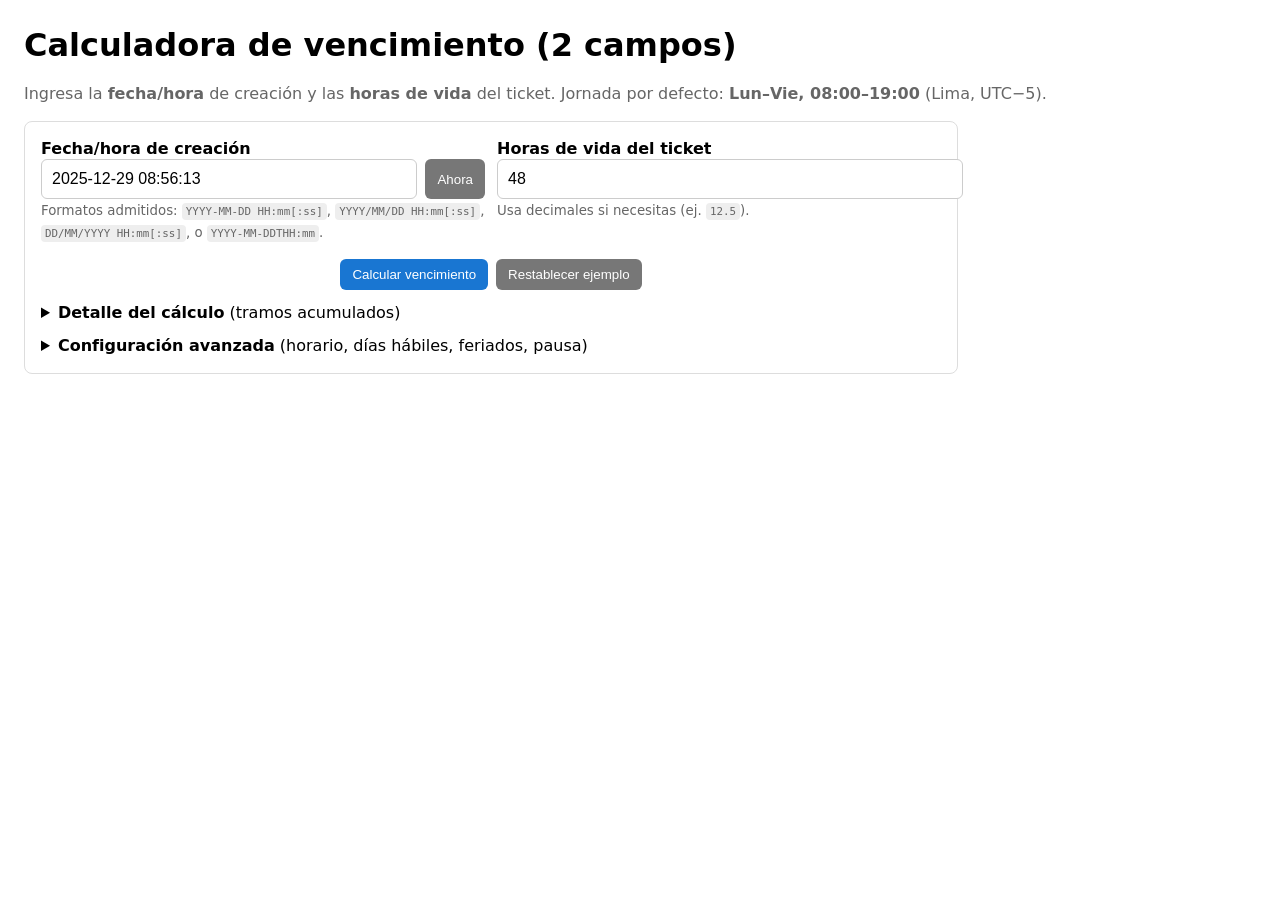
==== index.html @ c2293122 "Update and rename indeu.html to index.html" ====
<!DOCTYPE html>
<html lang="es">
<head>
  <meta charset="utf-8"/>
  <meta name="viewport" content="width=device-width,initial-scale=1"/>
  <title>Calculadora de vencimiento</title>
  <style>
    /* Estilos mínimos; puedes reemplazar por tu styles.css si prefieres */
    :root { color-scheme: light dark; }
    body { font-family: system-ui, -apple-system, Segoe UI, Roboto, sans-serif; margin: 24px; line-height: 1.35; }
    h1 { margin-bottom: 8px; }
    .muted { color:#666; }
    .card { padding:16px; border:1px solid #ddd; border-radius:8px; max-width:900px; }
    .row { display:grid; grid-template-columns:1fr 1fr; gap:12px; }
    @media (max-width:768px){ .row { grid-template-columns:1fr; } }
    input, textarea, select { width:100%; padding:10px; font-size:1rem; border:1px solid #ccc; border-radius:6px; }
    input:focus, textarea:focus, select:focus { outline: 2px solid #1976d2; border-color:#1976d2; }
    .btn { padding:8px 12px; border:0; border-radius:6px; background:#1976d2; color:#fff; cursor:pointer; }
    .btn.secondary { background:#777; }
    .result { background:#f6f8fa; border:1px solid #e0e0e0; padding:12px; border-radius:6px; margin-top:12px; }
    details { margin-top:12px; }
    .tools { display:flex; gap:8px; justify-content:flex-end; margin-top:8px; }
    .error { color:#b00020; }
    code { background:#eee; padding: 2px 4px; border-radius: 4px; }
  </style>
</head>
<body>
  <h1>Calculadora de vencimiento (2 campos)</h1>
  <p class="muted">
    Ingresa la <b>fecha/hora</b> de creación y las <b>horas de vida</b> del ticket. Jornada por defecto: <b>Lun–Vie, 08:00–19:00</b> (Lima, UTC−5).
  </p>

  <div class="card" role="region" aria-label="Calculadora de vencimiento">
    <!-- 1) Entradas principales -->
    <div class="row">
      <div>
        <label for="dt"><b>Fecha/hora de creación</b></label>
        <div style="display:flex; gap:8px;">
          <input id="dt" type="text" placeholder="Ej: 2025-12-29 08:56:13" aria-describedby="dtHelp" style="flex:1;">
          <!-- Botón NUEVO: Ahora (Lima) -->
          <button id="nowBtn" type="button" class="btn secondary" title="Usar ahora (Lima)">Ahora</button>
        </div>
        <small id="dtHelp" class="muted">
          Formatos admitidos: <code>YYYY-MM-DD HH:mm[:ss]</code>, <code>YYYY/MM/DD HH:mm[:ss]</code>, <code>DD/MM/YYYY HH:mm[:ss]</code>, o <code>YYYY-MM-DDTHH:mm</code>.
        </small>
      </div>
      <div>
        <label for="hours"><b>Horas de vida del ticket</b></label>
        <input id="hours" type="number" min="0" step="0.25" placeholder="48" aria-describedby="hHelp">
        <small id="hHelp" class="muted">Usa decimales si necesitas (ej. <code>12.5</code>).</small>
      </div>
    </div>

    <!-- 2) Acciones -->
    <div style="margin-top:16px; display:flex; gap:8px; justify-content:center;">
      <button id="calcBtn" class="btn">Calcular vencimiento</button>
      <button id="resetBtn" class="btn secondary">Restablecer ejemplo</button>
    </div>

    <!-- 3) Resultado -->
    <div id="result" class="result" style="display:none;" aria-live="polite"></div>
    <div id="tools" class="tools" style="display:none;">
      <button id="copyBtn" class="btn secondary">Copiar</button>
    </div>

    <!-- 4) Detalle del cálculo -->
    <details>
      <summary><b>Detalle del cálculo</b> (tramos acumulados)</summary>
      <pre id="debugLog"></pre>
    </details>

    <!-- 5) Configuración avanzada -->
    <details>
      <summary><b>Configuración avanzada</b> (horario, días hábiles, feriados, pausa)</summary>
      <div class="row" style="margin-top:8px;">
        <div>
          <label for="workStart">Inicio de jornada</label>
          <input id="workStart" type="time" value="08:00">
        </div>
        <div>
          <label for="workEnd">Fin de jornada</label>
          <input id="workEnd" type="time" value="19:00">
        </div>
        <div>
          <label>Días hábiles</label><br/>
          <small class="muted">Lun–Vie por defecto; incluye Sáb/Dom si aplica.</small>
          <div style="display:flex; gap:8px; margin-top:6px;">
            <label><input type="checkbox" class="wd" value="1" checked> Lun</label>
            <label><input type="checkbox" class="wd" value="2" checked> Mar</label>
            <label><input type="checkbox" class="wd" value="3" checked> Mié</label>
            <label><input type="checkbox" class="wd" value="4" checked> Jue</label>
            <label><input type="checkbox" class="wd" value="5" checked> Vie</label>
            <label><input type="checkbox" class="wd" value="6"> Sáb</label>
            <label><input type="checkbox" class="wd" value="0"> Dom</label>
          </div>
        </div>
        <div>
          <label><input type="checkbox" id="useBreak"> Considerar pausa (ej. 13:00–14:00)</label>
          <div class="row" style="margin-top:6px;">
            <div>
              <label for="breakStart">Inicio de pausa</label>
              <input id="breakStart" type="time" value="13:00">
            </div>
            <div>
              <label for="breakEnd">Fin de pausa</label>
              <input id="breakEnd" type="time" value="14:00">
            </div>
          </div>
        </div>
        <div style="grid-column:1 / -1;">
          <label for="holidays">Feriados (YYYY-MM-DD, uno por línea)</label>
          <textarea id="holidays" rows="6" placeholder="2026-01-01&#10;2025-12-25"></textarea>
        </div>
      </div>
    </details>
  </div>

  <script>
    // ====== Utilidades de fecha/hora ======
    const pad2 = (n)=> String(n).padStart(2,'0');
    const fmtYMDHMS = (d)=> `${d.getFullYear()}-${pad2(d.getMonth()+1)}-${pad2(d.getDate())} ${pad2(d.getHours())}:${pad2(d.getMinutes())}:${pad2(d.getSeconds())}`;
    const fmtPeru   = (d)=> `${pad2(d.getDate())}/${pad2(d.getMonth()+1)}/${d.getFullYear()} ${pad2(d.getHours())}:${pad2(d.getMinutes())}`;
    const timeToMinutes = (t)=> { const [h,m] = t.split(':').map(Number); return h*60 + m; };

    // ====== Parser robusto (acepta varios formatos) ======
    // "YYYY-MM-DD HH:mm[:ss]", "YYYY/MM/DD HH:mm[:ss]", "DD/MM/YYYY HH:mm[:ss]", y "YYYY-MM-DDTHH:mm"
    function parseFlexibleDateTime(input) {
      if (!input) return null;

      // Normaliza espacios (incluye non-breaking space) y colapsa múltiples
      let s = String(input)
        .replace(/\u00A0/g, ' ')
        .replace(/\s+/g, ' ')
        .trim();

      // 1) ISO/espacio: YYYY-MM-DD[ T]HH:mm[:ss]
      let m = s.match(/^(\d{4})-(\d{2})-(\d{2})T\s:(\d{2})(?::(\d{2}))?/);
      if (m) {
        const Y = +m[1], M = +m[2] - 1, D = +m[3], h = +m[4], mm = +m[5], ss = +(m[6] || 0);
        return new Date(Y, M, D, h, mm, ss, 0);
      }

      // 2) YYYY/MM/DD HH:mm[:ss] o YYYY-MM-DD HH:mm[:ss]
      m = s.match(/^(\d{4})\/-\/-\s+(\d{2}):(\d{2})(?::(\d{2}))?/);
      if (m) {
        const Y = +m[1], M = +m[2] - 1, D = +m[3], h = +m[4], mm = +m[5], ss = +(m[6] || 0);
        return new Date(Y, M, D, h, mm, ss, 0);
      }

      // 3) DD/MM/YYYY HH:mm[:ss]
      m = s.match(/^(\d{2})\/(\d{2})\/(\d{4})\s+(\d{2}):(\d{2})(?::(\d{2}))?/);
      if (m) {
        const D = +m[1], M = +m[2] - 1, Y = +m[3], h = +m[4], mm = +m[5], ss = +(m[6] || 0);
        return new Date(Y, M, D, h, mm, ss, 0);
      }

      // 4) Fallback exacto: "YYYY-MM-DD HH:mm:ss"
      if (/^\d{4}-\d{2}-\d{2}\s+\d{2}:\d{2}:\d{2}$/.test(s)) {
        const [datePart, timePart] = s.split(' ');
        const [Y, M, D] = datePart.split('-').map(Number);
        const [h, mm, ss] = timePart.split(':').map(Number);
        return new Date(Y, M - 1, D, h, mm, ss, 0);
      }

      return null;
    }

    // ====== “Ahora” en Lima (America/Lima) ======
    function nowInTimeZoneComponents(tz = 'America/Lima') {
      const fmt = new Intl.DateTimeFormat('es-PE', {
        timeZone: tz,
        year: 'numeric',
        month: '2-digit',
        day: '2-digit',
        hour: '2-digit',
        minute: '2-digit',
        second: '2-digit',
        hour12: false
      });
      const parts = fmt.formatToParts(new Date());
      const get = (type) => parts.find(p => p.type === type)?.value;
      const Y = get('year');
      const M = get('month');
      const D = get('day');
      const h = get('hour');
      const m = get('minute');
      const s = get('second');
      return { Y, M, D, h, m, s };
    }
    function formatYMDHMS({ Y, M, D, h, m, s }) {
      return `${Y}-${M}-${D} ${h}:${m}:${s}`;
    }

    // ====== Calendario laboral ======
    function isWorkingDay(date, workDaysSet, holidaysSet) {
      const dow = date.getDay(); // 0=Dom, 1=Lun...
      const ymd = `${date.getFullYear()}-${pad2(date.getMonth()+1)}-${pad2(date.getDate())}`;
      if (!workDaysSet.has(dow)) return false;
      if (holidaysSet.has(ymd)) return false;
      return true;
    }
    function advanceToNextWorkingDay(date, workDaysSet, holidaysSet) {
      while (!isWorkingDay(date, workDaysSet, holidaysSet)) date.setDate(date.getDate()+1);
    }
    function clampToWorkWindow(date, wsMin, weMin, workDaysSet, holidaysSet) {
      const minutes = date.getHours()*60 + date.getMinutes();
      if (!isWorkingDay(date, workDaysSet, holidaysSet) || minutes < wsMin || minutes >= weMin) {
        do { date.setDate(date.getDate() + (!isWorkingDay(date, workDaysSet, holidaysSet) || minutes >= weMin ? 1 : 0)); }
        while (!isWorkingDay(date, workDaysSet, holidaysSet));
        date.setHours(Math.floor(wsMin/60), wsMin%60, 0, 0);
      }
    }

    // Pausa opcional por segmentos
    function getDaySegments(wsMin, weMin, useBreak, bStartMin, bEndMin) {
      if (!useBreak) return [[wsMin, weMin]];
      const bStart = Math.max(wsMin, Math.min(bStartMin, weMin));
      const bEnd   = Math.max(wsMin, Math.min(bEndMin, weMin));
      if (bEnd <= bStart) return [[wsMin, weMin]];
      const segs = [];
      if (bStart > wsMin) segs.push([wsMin, bStart]);
      if (bEnd < weMin) segs.push([bEnd, weMin]);
      return segs.length ? segs : [[wsMin, weMin]];
    }
    function findSegment(segs, minutesNow) {
      for (let i=0;i<segs.length;i++){
        const [s,e] = segs[i];
        if (minutesNow < e) return [i, Math.max(minutesNow, s)];
      }
      return [-1,null];
    }

    // Suma de horas laborales
    function addWorkingHours(startDate, hoursToAdd, workStart, workEnd, workDaysArray, holidaysArray, useBreak, breakStart, breakEnd, debug=false) {
      const debugLines = [];
      const wsMin = timeToMinutes(workStart);
      const weMin = timeToMinutes(workEnd);
      const bStartMin = timeToMinutes(breakStart);
      const bEndMin   = timeToMinutes(breakEnd);
      if (weMin <= wsMin) throw new Error("Fin de jornada debe ser posterior al inicio.");
      if (hoursToAdd < 0) throw new Error("Las horas a sumar deben ser ≥ 0.");
      if (!workDaysArray.length) throw new Error("Selecciona al menos un día hábil.");

      const workDaysSet = new Set(workDaysArray.map(Number));
      const holidaysSet = new Set(holidaysArray.map(s=>s.trim()).filter(Boolean));

      const current = new Date(startDate.getTime());
      advanceToNextWorkingDay(current, workDaysSet, holidaysSet);
      clampToWorkWindow(current, wsMin, weMin, workDaysSet, holidaysSet);

      let remaining = Math.round(hoursToAdd * 60);

      while (remaining > 0) {
        if (!isWorkingDay(current, workDaysSet, holidaysSet)) {
          debug && debugLines.push(`No hábil/feriado: ${fmtYMDHMS(current)} → se avanza`);
          advanceToNextWorkingDay(current, workDaysSet, holidaysSet);
          current.setHours(Math.floor(wsMin/60), wsMin%60, 0, 0);
          continue;
        }
        const minutesNow = current.getHours()*60 + current.getMinutes();
        const segsBase = getDaySegments(wsMin, weMin, useBreak, bStartMin, bEndMin);
        const [segIndex, startInSeg] = findSegment(segsBase, minutesNow);

        if (segIndex === -1) {
          current.setDate(current.getDate()+1);
          advanceToNextWorkingDay(current, workDaysSet, holidaysSet);
          current.setHours(Math.floor(wsMin/60), wsMin%60, 0, 0);
          continue;
        }

        const [segStart, segEnd] = segsBase[segIndex];
        const avail = segEnd - startInSeg;
        const chunk = Math.min(remaining, avail);

        const before = new Date(current.getTime());
        current.setHours(Math.floor(startInSeg/60), startInSeg%60, 0, 0);
        current.setMinutes(current.getMinutes() + chunk);
        remaining -= chunk;
        debug && debugLines.push(`+${chunk} min: ${fmtYMDHMS(before)} → ${fmtYMDHMS(current)} (restan ${remaining} min)`);

        if (remaining > 0 && (current.getHours()*60 + current.getMinutes()) >= segEnd) {
          const nextSegIndex = segIndex + 1;
          if (nextSegIndex < segsBase.length) {
            const [nsStart] = segsBase[nextSegIndex];
            current.setHours(Math.floor(nsStart/60), nsStart%60, 0, 0);
          } else {
            current.setDate(current.getDate()+1);
            advanceToNextWorkingDay(current, workDaysSet, holidaysSet);
            current.setHours(Math.floor(wsMin/60), wsMin%60, 0, 0);
          }
        }
      }
      return { end: current, debug: debugLines.join('\n') };
    }

    // ====== UI ======
    const dtEl      = document.getElementById('dt');
    const hoursEl   = document.getElementById('hours');
    const calcBtn   = document.getElementById('calcBtn');
    const resetBtn  = document.getElementById('resetBtn');
    const nowBtn    = document.getElementById('nowBtn');
    const resultEl  = document.getElementById('result');
    const toolsEl   = document.getElementById('tools');
    const debugEl   = document.getElementById('debugLog');

    const workStartEl = document.getElementById('workStart');
    const workEndEl   = document.getElementById('workEnd');
    const holidaysEl  = document.getElementById('holidays');
    const useBreakEl  = document.getElementById('useBreak');
    const breakStartEl= document.getElementById('breakStart');
    const breakEndEl  = document.getElementById('breakEnd');
    const wdChecks    = Array.from(document.querySelectorAll('.wd'));

    function getSelectedWorkDays(){ return wdChecks.filter(c => c.checked).map(c => Number(c.value)); }
    function parseHolidaysTextarea(){ return holidaysEl.value.split('\n').map(s => s.trim()).filter(Boolean); }

    function calculate() {
      try {
        // Normaliza posibles caracteres invisibles en la fecha
        const dateStr = (dtEl.value || '').replace(/\u00A0/g, ' ').trim();
        const hoursStr = (hoursEl.value || '').trim();

        const startDate = parseFlexibleDateTime(dateStr);
        if (!startDate) throw new Error("Fecha/hora inválida. Usa, por ejemplo: 2025-12-29 08:56:13");

        const hours = parseFloat(hoursStr);
        if (!Number.isFinite(hours) || hours < 0) throw new Error("Horas inválidas. Ingresa un número ≥ 0.");

        const workStart = workStartEl.value || "08:00";
        const workEnd   = workEndEl.value   || "19:00";
        const workDays  = getSelectedWorkDays();
        const holidays  = parseHolidaysTextarea();
        const useBreak  = !!useBreakEl.checked;
        const breakStart= breakStartEl.value || "13:00";
        const breakEnd  = breakEndEl.value   || "14:00";

        const { end, debug } = addWorkingHours(
          startDate, hours, workStart, workEnd, workDays, holidays, useBreak, breakStart, breakEnd, true
        );

        resultEl.style.display = 'block';
        toolsEl.style.display = 'flex';
        resultEl.innerHTML = `
          <div><b>Vence:</b> ${fmtPeru(end)} <small>(${fmtYMDHMS(end)})</small></div>
          <div><small>Inicio: ${fmtPeru(startDate)} | Horas: ${hours}</small></div>
          <div><small>Config: ${workStart}–${workEnd}${useBreak ? ` (pausa ${breakStart}–${breakEnd})` : ''}, días hábiles: ${workDays.join(', ') || '(ninguno)'}, feriados: ${holidays.length}</small></div>
        `;
        debugEl.textContent = debug;
      } catch (err) {
        resultEl.style.display = 'block';
        toolsEl.style.display = 'none';
        resultEl.innerHTML = `<span class="error"><b>Error:</b> ${err.message}</span>`;
        debugEl.textContent = '';
      }
    }

    async function copyResult() {
      const text = resultEl.textContent.trim();
      try { await navigator.clipboard.writeText(text); this.textContent='Copiado ✓'; setTimeout(()=> this.textContent='Copiar', 1200); } catch {}
    }

    function resetExample() {
      dtEl.value    = "2025-12-29 08:56:13";
      hoursEl.value = "48";
      holidaysEl.value = [
        // Ajusta a tu calendario corporativo/país
        "2026-01-01","2025-12-25","2025-12-08","2025-11-01","2025-10-08",
        "2025-08-30","2025-07-29","2025-07-28","2025-06-29","2025-05-01",
        "2025-04-18","2025-04-17","2025-01-01"
      ].join('\n');
      wdChecks.forEach(c => c.checked = ['1','2','3','4','5'].includes(c.value)); // Lun–Vie
      useBreakEl.checked = false; // desactivado por defecto (actívalo si quieres contar pausa)
      resultEl.style.display = 'none';
      toolsEl.style.display  = 'none';
      debugEl.textContent = '';
    }

    // ====== Botón “Ahora” (Lima) ======
    function setNowLimaAndMaybeCalculate(autoCalc = true) {
      const comps = nowInTimeZoneComponents('America/Lima');
      const stamp = formatYMDHMS(comps);
      dtEl.value = stamp;
      if (autoCalc) {
        if (!hoursEl.value || !hoursEl.value.trim()) hoursEl.value = '48';
        calculate();
      }
    }

    document.getElementById('copyBtn').addEventListener('click', copyResult);
    calcBtn.addEventListener('click', calculate);
    resetBtn.addEventListener('click', resetExample);
    nowBtn.addEventListener('click', () => setNowLimaAndMaybeCalculate(true));

    // Inicializa ejemplo
    resetExample();
  </script>
</body>
</html>
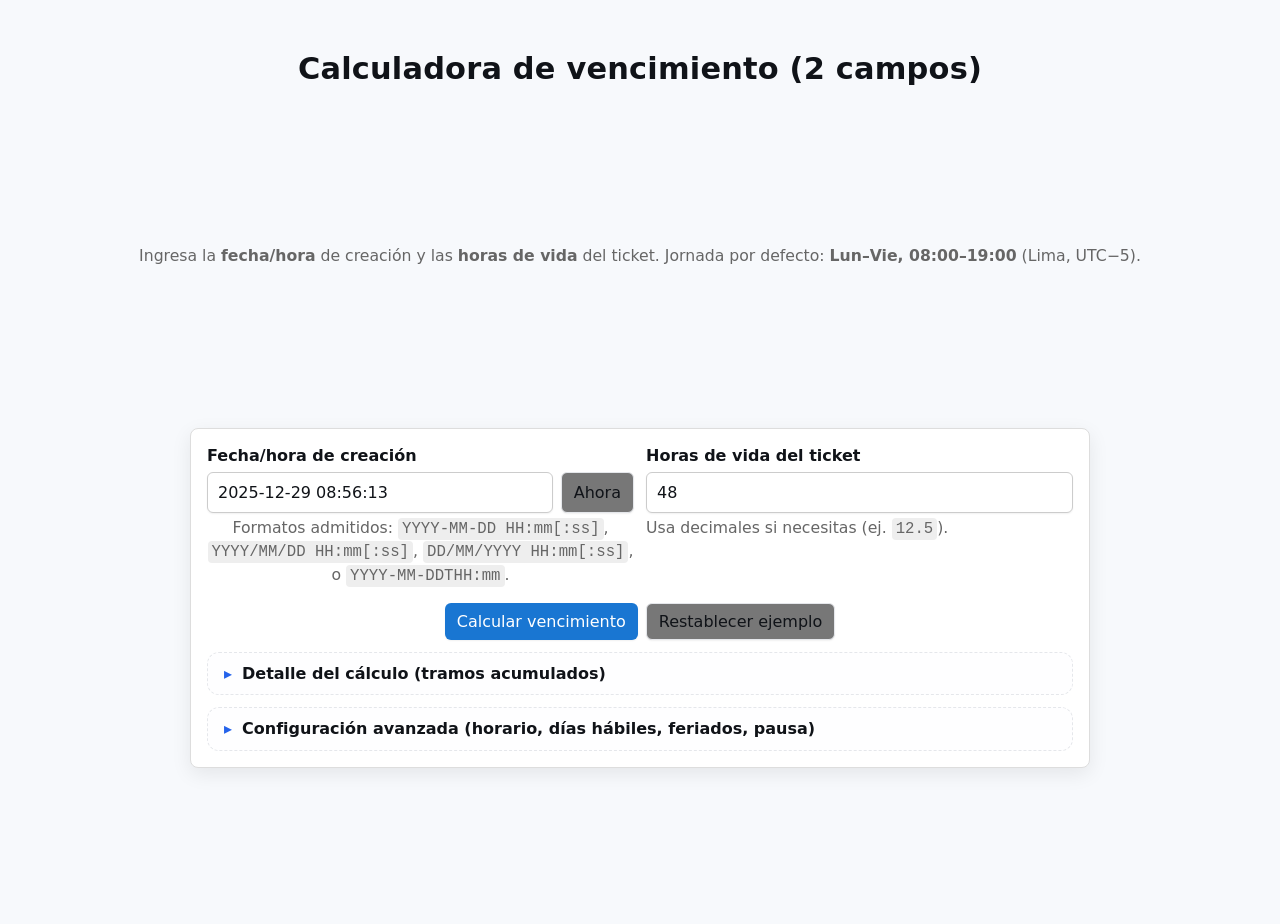
==== commit 755a9385: "css adding css" ====
--- a/index.html
+++ b/index.html
@@ -5,6 +5,7 @@
   <meta charset="utf-8"/>
   <meta name="viewport" content="width=device-width,initial-scale=1"/>
   <title>Calculadora de vencimiento</title>
+  <link rel="stylesheet" href="styles.css">
   <style>
     /* Estilos mínimos; puedes reemplazar por tu styles.css si prefieres */
     :root { color-scheme: light dark; }
@@ -397,3 +398,4 @@
   </script>
 </body>
 </html>
+
--- a/styles.css
+++ b/styles.css
@@ -0,0 +1,276 @@
+
+/* ===========================
+   Configuración general (no invasiva)
+   =========================== */
+:root {
+  color-scheme: light dark;
+  --font-sans: system-ui, -apple-system, "Segoe UI", Roboto, Arial, sans-serif;
+
+  /* Paleta base (modo claro) */
+  --bg: #f7f9fc;
+  --card-bg: #ffffff;
+  --text: #101318;
+  --muted: #6b7280;
+  --border: #e5e7eb;
+
+  --primary: #2563eb;      /* azul principal */
+  --primary-600: #1d4ed8;
+  --accent: #14b8a6;       /* teal sutil para detalles */
+
+  --danger: #dc2626;       /* rojo para errores */
+  --warning: #f59e0b;      /* amarillo para obligatorios */
+  --success: #16a34a;
+
+  --shadow-sm: 0 1px 2px rgba(0,0,0,.06);
+  --shadow-md: 0 6px 20px rgba(0,0,0,.08);
+  --radius: 14px;
+
+  --code-bg: #0f172a;  /* bloque de debug */
+  --code-fg: #e5e7eb;
+}
+
+@media (prefers-color-scheme: dark) {
+  :root {
+    --bg: #0b1220;
+    --card-bg: #0f172a;
+    --text: #e5e7eb;
+    --muted: #9aa4b2;
+    --border: #1f2937;
+
+    --primary: #3b82f6;
+    --primary-600: #2563eb;
+    --accent: #22d3ee;
+
+    --danger: #ef4444;
+    --warning: #fbbf24;
+    --success: #22c55e;
+
+    --shadow-sm: 0 1px 2px rgba(0,0,0,.25);
+    --shadow-md: 0 8px 24px rgba(0,0,0,.35);
+
+    --code-bg: #0a0f1a;
+    --code-fg: #e5e7eb;
+  }
+}
+
+/* ===========================
+   Reset sutil y base tipográfica
+   =========================== */
+* { box-sizing: border-box; }
+html, body { height: 100%; }
+body {
+  margin: 0;
+  background: var(--bg);
+  color: var(--text);
+  font-family: var(--font-sans);
+  line-height: 1.55;
+  display: grid;
+  place-items: start center;   /* centra horizontal, top vertical */
+  padding: 24px;
+}
+
+h1 {
+  font-size: clamp(1.4rem, 2.8vw, 1.9rem);
+  margin: 0 0 .6rem 0;
+  text-align: center;
+  letter-spacing: .2px;
+}
+.muted { color: var(--muted); font-size: .98rem; text-align: center; }
+
+/* ===========================
+   Contenedor principal
+   =========================== */
+.card {
+  background: var(--card-bg);
+  border: 1px solid var(--border);
+  border-radius: var(--radius);
+  padding: 18px;
+  width: min(960px, 96vw);
+  box-shadow: var(--shadow-md);
+  margin-top: 14px;
+  animation: fadeInUp .25s ease;
+}
+
+/* Grilla responsive */
+.row {
+  display: grid;
+  grid-template-columns: 1fr 1fr;
+  gap: 14px;
+}
+@media (max-width: 860px) { .row { grid-template-columns: 1fr; } }
+
+/* ===========================
+   Formularios (limpios y centrados)
+   =========================== */
+label {
+  font-weight: 600;
+  display: block;
+  margin-bottom: 6px;
+}
+
+input, select, textarea, button {
+  font-family: var(--font-sans);
+  font-size: 1rem;
+}
+
+input, select, textarea {
+  width: 100%;
+  padding: 10px 12px;
+  background: var(--card-bg);
+  color: var(--text);
+  border: 1px solid var(--border);
+  border-radius: 12px;
+  outline: none;
+  transition: border-color .18s ease, box-shadow .18s ease, transform .04s ease;
+  box-shadow: var(--shadow-sm);
+}
+
+input::placeholder, textarea::placeholder { color: var(--muted); }
+
+/* Focus accesible */
+input:focus, select:focus, textarea:focus {
+  border-color: var(--primary);
+  box-shadow: 0 0 0 4px color-mix(in oklab, var(--primary) 22%, transparent);
+}
+
+/* ===========================
+   Campos obligatorios y validación
+   =========================== */
+/* Resalta los inputs con atributo required (sin cambiar tu HTML) */
+input[required], select[required], textarea[required] {
+  border-color: color-mix(in oklab, var(--warning) 40%, var(--border));
+  background: color-mix(in oklab, var(--warning) 8%, transparent);
+}
+
+/* Si están vacíos o inválidos, aplica feedback */
+input:invalid, select:invalid, textarea:invalid {
+  border-color: var(--danger);
+  box-shadow: 0 0 0 4px color-mix(in oklab, var(--danger) 18%, transparent);
+}
+
+/* Label de obligatorio (si añades el caracter * en el texto del label) */
+label:has(> .required),
+.required {
+  color: var(--danger);
+  font-weight: 700;
+}
+
+/* ===========================
+   Botones
+   =========================== */
+.btn {
+  background: var(--primary);
+  color: #fff;
+  border: none;
+  padding: 10px 16px;
+  border-radius: 12px;
+  cursor: pointer;
+  box-shadow: var(--shadow-sm);
+  transition: background .15s ease, transform .06s ease, box-shadow .2s ease;
+}
+.btn:hover { background: var(--primary-600); }
+.btn:active { transform: translateY(1px); }
+.btn.secondary {
+  background: color-mix(in oklab, var(--primary) 10%, var(--bg));
+  color: var(--text);
+  border: 1px solid var(--border);
+}
+.btn.secondary:hover {
+  background: color-mix(in oklab, var(--primary) 16%, var(--bg));
+}
+
+/* ===========================
+   Resultados (centrados y destacados)
+   =========================== */
+.result, #result {
+  margin-top: 16px;
+  padding: 16px;
+  border-radius: 14px;
+  background: color-mix(in oklab, var(--card-bg) 88%, var(--bg));
+  border: 2px solid color-mix(in oklab, var(--primary) 24%, var(--border));
+  box-shadow: var(--shadow-sm);
+  text-align: center;
+  animation: pulseEmphasis .35s ease;
+}
+
+#result > div:first-child {
+  font-size: clamp(1.15rem, 2.8vw, 1.6rem);
+  font-weight: 800;
+  letter-spacing: .2px;
+  color: var(--primary);
+  margin-bottom: 6px;
+}
+#result b { color: var(--muted); margin-right: 6px; }
+#result small {
+  display: block;
+  margin-top: 4px;
+  color: var(--muted);
+  font-weight: 600;
+}
+
+/* ===========================
+   Details/summary (ocultar/mostrar)
+   =========================== */
+details {
+  background: color-mix(in oklab, var(--card-bg) 86%, var(--bg));
+  border: 1px dashed var(--border);
+  border-radius: 12px;
+  padding: 10px 12px;
+  margin-top: 12px;
+}
+summary {
+  cursor: pointer;
+  font-weight: 700;
+  list-style: none;  /* oculta triángulo por defecto en algunos navegadores */
+  position: relative;
+  padding-left: 22px;
+}
+/* Indicador desplegable custom */
+summary::before {
+  content: "▸";
+  position: absolute;
+  left: 4px;
+  top: 0;
+  color: var(--primary);
+  transition: transform .18s ease;
+}
+details[open] summary::before { transform: rotate(90deg); }
+
+/* ===========================
+   Bloque de debug/código
+   =========================== */
+pre {
+  background: var(--code-bg);
+  color: var(--code-fg);
+  padding: 14px;
+  border-radius: 12px;
+  border: 1px solid #11182755;
+  overflow: auto;
+  text-align: left;
+}
+
+/* ===========================
+   Helpers y animaciones
+   =========================== */
+small { color: var(--muted); display: inline-block; margin-top: 4px; }
+
+@keyframes fadeInUp {
+  from { opacity: 0; transform: translateY(6px); }
+  to   { opacity: 1; transform: translateY(0); }
+}
+@keyframes pulseEmphasis {
+  from { box-shadow: 0 0 0 rgba(0,0,0,0); transform: scale(0.995); }
+  to   { box-shadow: var(--shadow-sm); transform: scale(1); }
+}
+
+/* Centrados genéricos si los necesitas en otras partes */
+.center { text-align: center; }
+.hidden { display: none !important; }
+
+/* ===========================
+   Accesibilidad (focus visible)
+   =========================== */
+:focus-visible {
+  outline: 3px solid color-mix(in oklab, var(--primary) 35%, transparent);
+  outline-offset: 2px;
+}
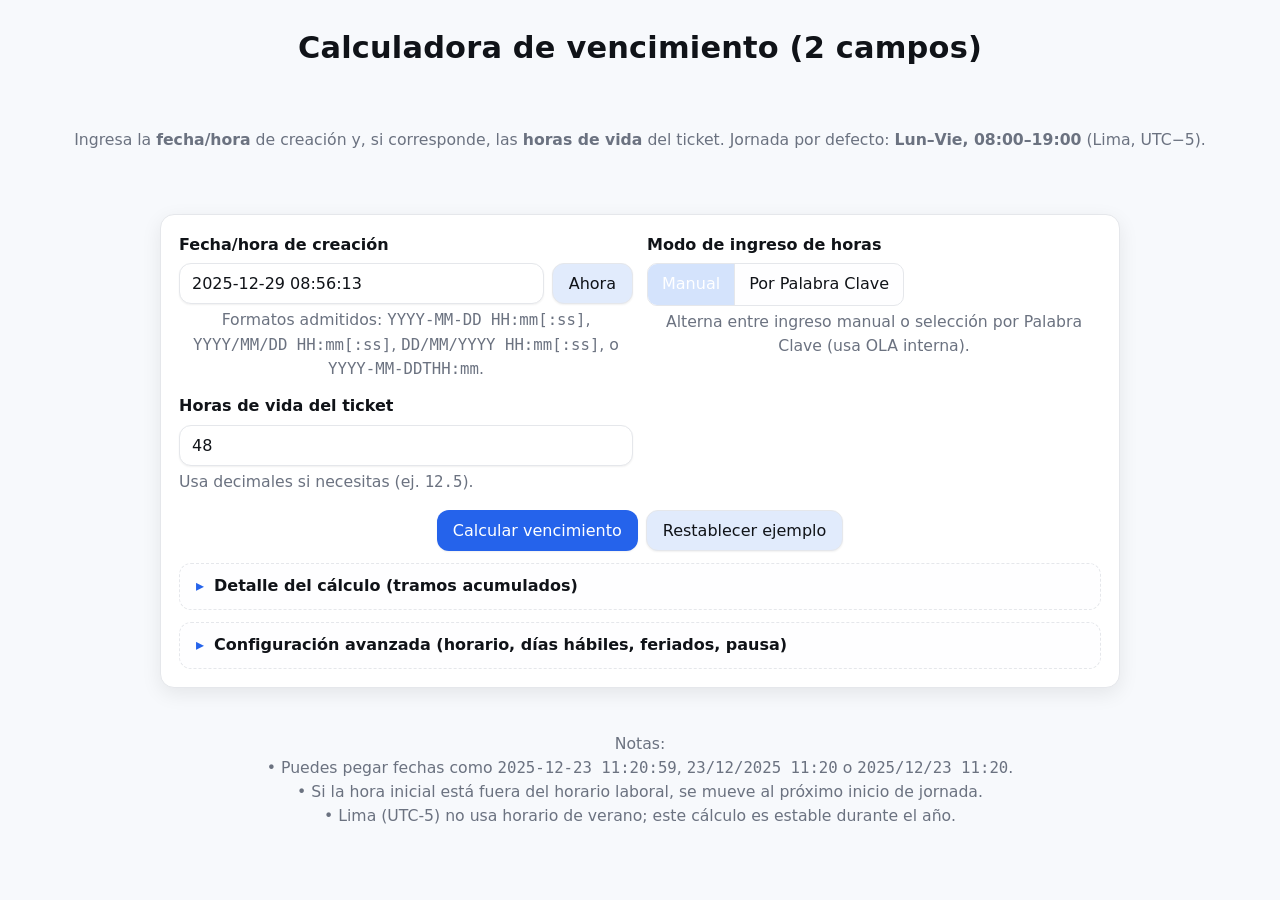
==== commit 3469b0db: "Update index.html" ====
--- a/index.html
+++ b/index.html
@@ -5,47 +5,70 @@
   <meta charset="utf-8"/>
   <meta name="viewport" content="width=device-width,initial-scale=1"/>
   <title>Calculadora de vencimiento</title>
-  <link rel="stylesheet" href="styles.css">
+    <link rel="stylesheet" href="styles.css">
   <style>
-    /* Estilos mínimos; puedes reemplazar por tu styles.css si prefieres */
-    :root { color-scheme: light dark; }
-    body { font-family: system-ui, -apple-system, Segoe UI, Roboto, sans-serif; margin: 24px; line-height: 1.35; }
-    h1 { margin-bottom: 8px; }
-    .muted { color:#666; }
-    .card { padding:16px; border:1px solid #ddd; border-radius:8px; max-width:900px; }
-    .row { display:grid; grid-template-columns:1fr 1fr; gap:12px; }
-    @media (max-width:768px){ .row { grid-template-columns:1fr; } }
-    input, textarea, select { width:100%; padding:10px; font-size:1rem; border:1px solid #ccc; border-radius:6px; }
-    input:focus, textarea:focus, select:focus { outline: 2px solid #1976d2; border-color:#1976d2; }
-    .btn { padding:8px 12px; border:0; border-radius:6px; background:#1976d2; color:#fff; cursor:pointer; }
-    .btn.secondary { background:#777; }
-    .result { background:#f6f8fa; border:1px solid #e0e0e0; padding:12px; border-radius:6px; margin-top:12px; }
-    details { margin-top:12px; }
-    .tools { display:flex; gap:8px; justify-content:flex-end; margin-top:8px; }
-    .error { color:#b00020; }
-    code { background:#eee; padding: 2px 4px; border-radius: 4px; }
+    /* ===== Switcher (segmentado) mínimo, no invasivo ===== */
+    .segmented {
+      display: inline-flex;
+      border: 1px solid var(--border, #e5e7eb);
+      border-radius: 10px;
+      overflow: hidden;
+      background: color-mix(in oklab, var(--card-bg, #fff) 90%, var(--bg, #f7f9fc));
+    }
+    .segmented .seg-btn {
+      padding: 8px 14px;
+      border: none;
+      background: transparent;
+      color: var(--text, #101318);
+      cursor: pointer;
+      font: inherit;
+      transition: background .15s ease, color .15s ease;
+    }
+    .segmented .seg-btn + .seg-btn { border-left: 1px solid var(--border, #e5e7eb); }
+    .segmented .seg-btn.active {
+      background: color-mix(in oklab, var(--primary, #2563eb) 16%, var(--bg, #f7f9fc));
+      color: #fff;
+    }
+    /* Ocultar bloques según modo */
+    .hidden { display: none !important; }
   </style>
 </head>
+
 <body>
   <h1>Calculadora de vencimiento (2 campos)</h1>
   <p class="muted">
-    Ingresa la <b>fecha/hora</b> de creación y las <b>horas de vida</b> del ticket. Jornada por defecto: <b>Lun–Vie, 08:00–19:00</b> (Lima, UTC−5).
+    Ingresa la <b>fecha/hora</b> de creación y, si corresponde, las <b>horas de vida</b> del ticket.
+    Jornada por defecto: <b>Lun–Vie, 08:00–19:00</b> (Lima, UTC−5).
   </p>
 
   <div class="card" role="region" aria-label="Calculadora de vencimiento">
-    <!-- 1) Entradas principales -->
+    <!-- 1) Fecha/hora -->
     <div class="row">
       <div>
         <label for="dt"><b>Fecha/hora de creación</b></label>
         <div style="display:flex; gap:8px;">
           <input id="dt" type="text" placeholder="Ej: 2025-12-29 08:56:13" aria-describedby="dtHelp" style="flex:1;">
-          <!-- Botón NUEVO: Ahora (Lima) -->
           <button id="nowBtn" type="button" class="btn secondary" title="Usar ahora (Lima)">Ahora</button>
         </div>
         <small id="dtHelp" class="muted">
-          Formatos admitidos: <code>YYYY-MM-DD HH:mm[:ss]</code>, <code>YYYY/MM/DD HH:mm[:ss]</code>, <code>DD/MM/YYYY HH:mm[:ss]</code>, o <code>YYYY-MM-DDTHH:mm</code>.
+          Formatos admitidos: <code>YYYY-MM-DD HH:mm[:ss]</code>, <code>YYYY/MM/DD HH:mm[:ss]</code>,
+          <code>DD/MM/YYYY HH:mm[:ss]</code>, o <code>YYYY-MM-DDTHH:mm</code>.
         </small>
       </div>
+
+      <!-- 2) Switcher de modo -->
+      <div>
+        <label><b>Modo de ingreso de horas</b></label>
+        <div class="segmented" role="tablist" aria-label="Modo de ingreso">
+          <button type="button" class="seg-btn active" data-mode="manual" aria-selected="true" aria-controls="manualBlock">Manual</button>
+          <button type="button" class="seg-btn" data-mode="lookup" aria-selected="false" aria-controls="lookupBlock">Por Palabra Clave</button>
+        </div>
+        <small class="muted">Alterna entre ingreso manual o selección por Palabra Clave (usa OLA interna).</small>
+      </div>
+    </div>
+
+    <!-- 3) Bloque MANUAL (visible por defecto) -->
+    <div id="manualBlock" class="row" style="margin-top:12px;">
       <div>
         <label for="hours"><b>Horas de vida del ticket</b></label>
         <input id="hours" type="number" min="0" step="0.25" placeholder="48" aria-describedby="hHelp">
@@ -53,26 +76,44 @@
       </div>
     </div>
 
-    <!-- 2) Acciones -->
+    <!-- 4) Bloque LOOKUP (oculto inicialmente) -->
+    <div id="lookupBlock" class="row hidden" style="margin-top:12px;">
+      <div>
+        <label for="keywordFilter">Filtrar Palabra Clave</label>
+        <input id="keywordFilter" type="text" placeholder="Escribe para filtrar (ej: Cloud, Adobe, Notebook)"/>
+        <small>Filtra la lista según texto.</small>
+      </div>
+      <div>
+        <label for="keywordSelect">Palabra Clave</label>
+        <select id="keywordSelect" size="10" aria-describedby="lookupHelp"></select>
+        <small id="lookupHelp" class="muted">Al seleccionar, se aplica su OLA automáticamente.</small>
+      </div>
+      <div style="grid-column: 1 / -1;">
+        <label>Detalle del seleccionado</label>
+        <div id="lookupInfo" class="result" style="display:none;"></div>
+      </div>
+    </div>
+
+    <!-- 5) Acciones -->
     <div style="margin-top:16px; display:flex; gap:8px; justify-content:center;">
       <button id="calcBtn" class="btn">Calcular vencimiento</button>
       <button id="resetBtn" class="btn secondary">Restablecer ejemplo</button>
     </div>
 
-    <!-- 3) Resultado -->
+    <!-- 6) Resultado -->
     <div id="result" class="result" style="display:none;" aria-live="polite"></div>
     <div id="tools" class="tools" style="display:none;">
       <button id="copyBtn" class="btn secondary">Copiar</button>
     </div>
 
-    <!-- 4) Detalle del cálculo -->
-    <details>
+    <!-- 7) Detalle del cálculo -->
+    <details style="margin-top:12px;">
       <summary><b>Detalle del cálculo</b> (tramos acumulados)</summary>
       <pre id="debugLog"></pre>
     </details>
 
-    <!-- 5) Configuración avanzada -->
-    <details>
+    <!-- 8) Configuración avanzada (después del resultado) -->
+    <details style="margin-top:12px;">
       <summary><b>Configuración avanzada</b> (horario, días hábiles, feriados, pausa)</summary>
       <div class="row" style="margin-top:8px;">
         <div>
@@ -117,85 +158,70 @@
     </details>
   </div>
 
+  <p class="muted" style="margin-top:12px;">
+    Notas:
+    <br/>• Puedes pegar fechas como <code>2025-12-23 11:20:59</code>, <code>23/12/2025 11:20</code> o <code>2025/12/23 11:20</code>.
+    <br/>• Si la hora inicial está fuera del horario laboral, se mueve al próximo inicio de jornada.
+    <br/>• Lima (UTC-5) no usa horario de verano; este cálculo es estable durante el año.
+  </p>
+
   <script>
     // ====== Utilidades de fecha/hora ======
-    const pad2 = (n)=> String(n).padStart(2,'0');
-    const fmtYMDHMS = (d)=> `${d.getFullYear()}-${pad2(d.getMonth()+1)}-${pad2(d.getDate())} ${pad2(d.getHours())}:${pad2(d.getMinutes())}:${pad2(d.getSeconds())}`;
-    const fmtPeru   = (d)=> `${pad2(d.getDate())}/${pad2(d.getMonth()+1)}/${d.getFullYear()} ${pad2(d.getHours())}:${pad2(d.getMinutes())}`;
-    const timeToMinutes = (t)=> { const [h,m] = t.split(':').map(Number); return h*60 + m; };
-
-    // ====== Parser robusto (acepta varios formatos) ======
-    // "YYYY-MM-DD HH:mm[:ss]", "YYYY/MM/DD HH:mm[:ss]", "DD/MM/YYYY HH:mm[:ss]", y "YYYY-MM-DDTHH:mm"
+    const pad2 = (n) => String(n).padStart(2,'0');
+    const fmtYMDHMS = (d) => `${d.getFullYear()}-${pad2(d.getMonth()+1)}-${pad2(d.getDate())} ${pad2(d.getHours())}:${pad2(d.getMinutes())}:${pad2(d.getSeconds())}`;
+    const fmtPeru   = (d) => `${pad2(d.getDate())}/${pad2(d.getMonth()+1)}/${d.getFullYear()} ${pad2(d.getHours())}:${pad2(d.getMinutes())}`;
+    const timeToMinutes = (t) => { const [h,m] = t.split(':').map(Number); return h*60 + m; };
+
+    // Parser robusto
     function parseFlexibleDateTime(input) {
       if (!input) return null;
-
-      // Normaliza espacios (incluye non-breaking space) y colapsa múltiples
-      let s = String(input)
-        .replace(/\u00A0/g, ' ')
-        .replace(/\s+/g, ' ')
-        .trim();
-
-      // 1) ISO/espacio: YYYY-MM-DD[ T]HH:mm[:ss]
-      let m = s.match(/^(\d{4})-(\d{2})-(\d{2})T\s:(\d{2})(?::(\d{2}))?/);
+      const s = String(input).replace(/\u00A0/g, ' ').replace(/\s+/g, ' ').trim();
+
+      // ISO / espacio: YYYY-MM-DD[ T]HH:mm[:ss]
+      let m = s.match(/^(\d{4})-(\d{2})-(\d{2})T :(\d{2})(?::(\d{2}))?$/);
       if (m) {
-        const Y = +m[1], M = +m[2] - 1, D = +m[3], h = +m[4], mm = +m[5], ss = +(m[6] || 0);
-        return new Date(Y, M, D, h, mm, ss, 0);
-      }
-
-      // 2) YYYY/MM/DD HH:mm[:ss] o YYYY-MM-DD HH:mm[:ss]
-      m = s.match(/^(\d{4})\/-\/-\s+(\d{2}):(\d{2})(?::(\d{2}))?/);
+        const [_, Y, M, D, h, mm, ss] = m;
+        return new Date(+Y, +M-1, +D, +h, +mm, +(ss||0), 0);
+      }
+      // YYYY/MM/DD HH:mm[:ss] o YYYY-MM-DD HH:mm[:ss]
+      m = s.match(/^(\d{4})-\/[-\/](\d{2):(\d{2})(?::(\d{2}))?$/);
       if (m) {
-        const Y = +m[1], M = +m[2] - 1, D = +m[3], h = +m[4], mm = +m[5], ss = +(m[6] || 0);
-        return new Date(Y, M, D, h, mm, ss, 0);
-      }
-
-      // 3) DD/MM/YYYY HH:mm[:ss]
-      m = s.match(/^(\d{2})\/(\d{2})\/(\d{4})\s+(\d{2}):(\d{2})(?::(\d{2}))?/);
+        const [_, Y, M, D, h, mm, ss] = m;
+        return new Date(+Y, +M-1, +D, +h, +mm, +(ss||0), 0);
+      }
+      // DD/MM/YYYY HH:mm[:ss]
+      m = s.match(/^(\d{2})\/(\d{2})\/(\d{4}) (\d{2}):(\d{2})(?::(\d{2}))?$/);
       if (m) {
-        const D = +m[1], M = +m[2] - 1, Y = +m[3], h = +m[4], mm = +m[5], ss = +(m[6] || 0);
-        return new Date(Y, M, D, h, mm, ss, 0);
-      }
-
-      // 4) Fallback exacto: "YYYY-MM-DD HH:mm:ss"
+        const [_, D, M, Y, h, mm, ss] = m;
+        return new Date(+Y, +M-1, +D, +h, +mm, +(ss||0), 0);
+      }
+      // Fallback exacto
       if (/^\d{4}-\d{2}-\d{2}\s+\d{2}:\d{2}:\d{2}$/.test(s)) {
         const [datePart, timePart] = s.split(' ');
         const [Y, M, D] = datePart.split('-').map(Number);
         const [h, mm, ss] = timePart.split(':').map(Number);
         return new Date(Y, M - 1, D, h, mm, ss, 0);
       }
-
       return null;
     }
 
-    // ====== “Ahora” en Lima (America/Lima) ======
+    // “Ahora” en Lima
     function nowInTimeZoneComponents(tz = 'America/Lima') {
       const fmt = new Intl.DateTimeFormat('es-PE', {
-        timeZone: tz,
-        year: 'numeric',
-        month: '2-digit',
-        day: '2-digit',
-        hour: '2-digit',
-        minute: '2-digit',
-        second: '2-digit',
-        hour12: false
+        timeZone: tz, year: 'numeric', month: '2-digit', day: '2-digit',
+        hour: '2-digit', minute: '2-digit', second: '2-digit', hour12: false
       });
       const parts = fmt.formatToParts(new Date());
       const get = (type) => parts.find(p => p.type === type)?.value;
-      const Y = get('year');
-      const M = get('month');
-      const D = get('day');
-      const h = get('hour');
-      const m = get('minute');
-      const s = get('second');
-      return { Y, M, D, h, m, s };
+      return { Y:get('year'), M:get('month'), D:get('day'), h:get('hour'), m:get('minute'), s:get('second') };
     }
     function formatYMDHMS({ Y, M, D, h, m, s }) {
       return `${Y}-${M}-${D} ${h}:${m}:${s}`;
     }
 
-    // ====== Calendario laboral ======
+    // Calendario laboral
     function isWorkingDay(date, workDaysSet, holidaysSet) {
-      const dow = date.getDay(); // 0=Dom, 1=Lun...
+      const dow = date.getDay();
       const ymd = `${date.getFullYear()}-${pad2(date.getMonth()+1)}-${pad2(date.getDate())}`;
       if (!workDaysSet.has(dow)) return false;
       if (holidaysSet.has(ymd)) return false;
@@ -213,7 +239,7 @@
       }
     }
 
-    // Pausa opcional por segmentos
+    // Pausa opcional
     function getDaySegments(wsMin, weMin, useBreak, bStartMin, bEndMin) {
       if (!useBreak) return [[wsMin, weMin]];
       const bStart = Math.max(wsMin, Math.min(bStartMin, weMin));
@@ -313,20 +339,128 @@
     const breakEndEl  = document.getElementById('breakEnd');
     const wdChecks    = Array.from(document.querySelectorAll('.wd'));
 
+    // Switcher
+    const segBtns = Array.from(document.querySelectorAll('.segmented .seg-btn'));
+    const manualBlockEl = document.getElementById('manualBlock');
+    const lookupBlockEl = document.getElementById('lookupBlock');
+    let currentMode = 'manual';
+
+    function setMode(mode){
+      currentMode = mode;
+      segBtns.forEach(btn => {
+        const isActive = btn.dataset.mode === mode;
+        btn.classList.toggle('active', isActive);
+        btn.setAttribute('aria-selected', isActive ? 'true' : 'false');
+      });
+      // Mostrar/ocultar bloques
+      manualBlockEl.classList.toggle('hidden', mode !== 'manual');
+      lookupBlockEl.classList.toggle('hidden', mode !== 'lookup');
+      // Control de edición de horas
+      hoursEl.readOnly = (mode === 'lookup');
+      hoursEl.placeholder = (mode === 'lookup') ? 'Se llena según Palabra Clave' : '48';
+      if (mode === 'lookup') {
+        // Si hay seleccionado, actualizar horas
+        const opt = keywordSelectEl.selectedOptions[0];
+        if (opt) hoursEl.value = String(Number(opt.dataset.hours || '0'));
+      }
+    }
+    segBtns.forEach(btn => btn.addEventListener('click', () => setMode(btn.dataset.mode)));
+
+    // Lista OLA
+    const keywordFilterEl= document.getElementById('keywordFilter');
+    const keywordSelectEl= document.getElementById('keywordSelect');
+    const lookupInfoEl   = document.getElementById('lookupInfo');
+
+    const OLA_SCENARIOS = [
+      { keyword: 'ABBYY License',                 ola: '2 Hrs' },
+      { keyword: 'Adobe Acrobat License',         ola: '2 Hrs' },
+      { keyword: 'Adobe Creative Cloud License',  ola: '2 Hrs' },
+      { keyword: 'Alteryx License',               ola: '2 Hrs' },
+      { keyword: 'Cloud PC New',                  ola: '4 Hrs' },
+      { keyword: 'ChatPwC License',               ola: '2 Hrs' },
+      { keyword: 'Data Snipper License',          ola: '2 Hrs' },
+      { keyword: 'External Monitor',              ola: '2 Hrs' },
+      { keyword: 'ASSET Internal Documentation',  ola: '4 Hrs' },
+      { keyword: 'Inventory Management',          ola: '24 Hrs' },
+      { keyword: 'Joiner',                        ola: '72 Hrs' },
+      { keyword: 'Leave of Absence',              ola: '24 Hrs' },
+      { keyword: 'Leaver',                        ola: '12 Hrs' },
+      { keyword: 'Mentimeter License',            ola: '2 Hrs' },
+      { keyword: 'Copilot License',               ola: '2 Hrs' },
+      { keyword: 'Mover',                         ola: '24 Hrs' },
+      { keyword: 'Mural License',                 ola: '2 Hrs' },
+      { keyword: 'Inventory Audit',               ola: '2 Hrs' },
+      { keyword: 'Notebook Maintenance',          ola: '2 Hrs' },
+      { keyword: 'Notebook Warranty',             ola: '72 Hrs' },
+      { keyword: 'Notebook Inventory',            ola: '48 Hrs' },
+      { keyword: 'Notebook Refresh',              ola: '48 Hrs' },
+      { keyword: 'Notebook Replace',              ola: '48 Hrs' },
+      { keyword: 'Notebook Sale',                 ola: '48 Hrs' },
+      { keyword: 'Power Automate License',        ola: '2 Hrs' },
+      { keyword: 'Shutterstock License',          ola: '2 Hrs' },
+      { keyword: 'Snagit License',                ola: '2 Hrs' },
+      { keyword: 'Thinkcell License',             ola: '2 Hrs' }
+    ];
+
+    const olaMap = new Map();
+    const hoursFromLabel = (label) => Number(String(label).replace(',', '.').replace(/[^\d.]/g,''));
+
+    function initPreloadedOLA() {
+      olaMap.clear();
+      for (const r of OLA_SCENARIOS) olaMap.set(r.keyword, { hours: hoursFromLabel(r.ola) });
+      populateKeywordSelect();
+    }
+    function populateKeywordSelect() {
+      const filter = (keywordFilterEl.value || '').toLowerCase();
+      keywordSelectEl.innerHTML = '';
+      const items = Array.from(olaMap.entries())
+        .map(([k,v]) => ({ keyword: k, hours: v.hours }))
+        .sort((a,b) => a.keyword.localeCompare(b.keyword));
+      for (const it of items) {
+        if (filter && !it.keyword.toLowerCase().includes(filter)) continue;
+        const opt = document.createElement('option');
+        opt.value = it.keyword;
+        opt.textContent = `${it.keyword} · OLA: ${it.hours}h`;
+        opt.dataset.hours = String(it.hours);
+        keywordSelectEl.appendChild(opt);
+      }
+    }
+    keywordFilterEl.addEventListener('input', populateKeywordSelect);
+
+    keywordSelectEl.addEventListener('change', () => {
+      const opt = keywordSelectEl.selectedOptions[0];
+      if (!opt) return;
+      const h = Number(opt.dataset.hours || '0');
+      hoursEl.value = String(h); // se usa internamente (readOnly en lookup)
+      lookupInfoEl.style.display = 'block';
+      lookupInfoEl.innerHTML = `
+        <div><b>Seleccionado:</b> ${opt.value}</div>
+        <div><small>OLA aplicado: ${h} horas</small></div>
+      `;
+    });
+
+    // Helpers
     function getSelectedWorkDays(){ return wdChecks.filter(c => c.checked).map(c => Number(c.value)); }
     function parseHolidaysTextarea(){ return holidaysEl.value.split('\n').map(s => s.trim()).filter(Boolean); }
 
+    function getEffectiveHours() {
+      if (currentMode === 'lookup') {
+        const opt = keywordSelectEl.selectedOptions[0];
+        if (opt) return Number(opt.dataset.hours || '0');
+        throw new Error("Selecciona una Palabra Clave o cambia a modo Manual.");
+      }
+      const hours = parseFloat((hoursEl.value || '').trim());
+      if (!Number.isFinite(hours) || hours < 0) throw new Error("Horas inválidas. Ingresa un número ≥ 0.");
+      return hours;
+    }
+
     function calculate() {
       try {
-        // Normaliza posibles caracteres invisibles en la fecha
         const dateStr = (dtEl.value || '').replace(/\u00A0/g, ' ').trim();
-        const hoursStr = (hoursEl.value || '').trim();
-
         const startDate = parseFlexibleDateTime(dateStr);
         if (!startDate) throw new Error("Fecha/hora inválida. Usa, por ejemplo: 2025-12-29 08:56:13");
 
-        const hours = parseFloat(hoursStr);
-        if (!Number.isFinite(hours) || hours < 0) throw new Error("Horas inválidas. Ingresa un número ≥ 0.");
+        const hours = getEffectiveHours();
 
         const workStart = workStartEl.value || "08:00";
         const workEnd   = workEndEl.value   || "19:00";
@@ -344,7 +478,7 @@
         toolsEl.style.display = 'flex';
         resultEl.innerHTML = `
           <div><b>Vence:</b> ${fmtPeru(end)} <small>(${fmtYMDHMS(end)})</small></div>
-          <div><small>Inicio: ${fmtPeru(startDate)} | Horas: ${hours}</small></div>
+          <div><small>Inicio: ${fmtPeru(startDate)} | Horas: ${hours}${currentMode==='lookup' ? ' (OLA)' : ''}</small></div>
           <div><small>Config: ${workStart}–${workEnd}${useBreak ? ` (pausa ${breakStart}–${breakEnd})` : ''}, días hábiles: ${workDays.join(', ') || '(ninguno)'}, feriados: ${holidays.length}</small></div>
         `;
         debugEl.textContent = debug;
@@ -365,25 +499,34 @@
       dtEl.value    = "2025-12-29 08:56:13";
       hoursEl.value = "48";
       holidaysEl.value = [
-        // Ajusta a tu calendario corporativo/país
         "2026-01-01","2025-12-25","2025-12-08","2025-11-01","2025-10-08",
         "2025-08-30","2025-07-29","2025-07-28","2025-06-29","2025-05-01",
         "2025-04-18","2025-04-17","2025-01-01"
       ].join('\n');
       wdChecks.forEach(c => c.checked = ['1','2','3','4','5'].includes(c.value)); // Lun–Vie
-      useBreakEl.checked = false; // desactivado por defecto (actívalo si quieres contar pausa)
+      useBreakEl.checked = false;
+
+      // Modo por defecto: Manual
+      setMode('manual');
+
+      // Pre-cargar OLA y limpiar filtros
+      initPreloadedOLA();
+      keywordFilterEl.value = '';
+      populateKeywordSelect();
+      lookupInfoEl.style.display = 'none';
+      lookupInfoEl.textContent = '';
+
       resultEl.style.display = 'none';
       toolsEl.style.display  = 'none';
       debugEl.textContent = '';
     }
 
-    // ====== Botón “Ahora” (Lima) ======
     function setNowLimaAndMaybeCalculate(autoCalc = true) {
       const comps = nowInTimeZoneComponents('America/Lima');
       const stamp = formatYMDHMS(comps);
       dtEl.value = stamp;
       if (autoCalc) {
-        if (!hoursEl.value || !hoursEl.value.trim()) hoursEl.value = '48';
+        if (currentMode === 'manual' && (!hoursEl.value || !hoursEl.value.trim())) hoursEl.value = '48';
         calculate();
       }
     }
@@ -393,9 +536,8 @@
     resetBtn.addEventListener('click', resetExample);
     nowBtn.addEventListener('click', () => setNowLimaAndMaybeCalculate(true));
 
-    // Inicializa ejemplo
+    // Inicializa
     resetExample();
   </script>
 </body>
 </html>
-
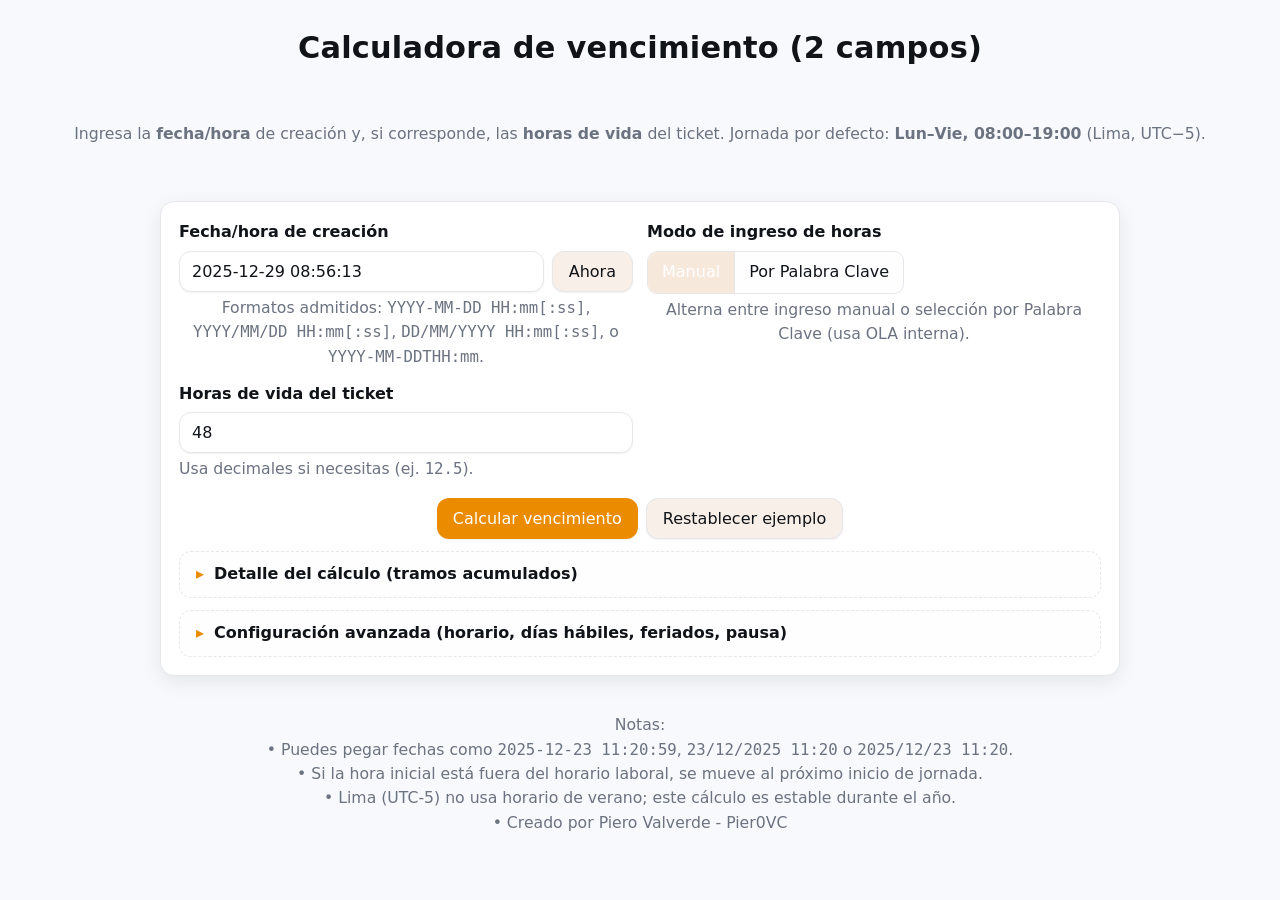
==== commit 79f34677: "Se agrego mensaje de "creado por"" ====
--- a/index.html
+++ b/index.html
@@ -163,6 +163,7 @@
     <br/>• Puedes pegar fechas como <code>2025-12-23 11:20:59</code>, <code>23/12/2025 11:20</code> o <code>2025/12/23 11:20</code>.
     <br/>• Si la hora inicial está fuera del horario laboral, se mueve al próximo inicio de jornada.
     <br/>• Lima (UTC-5) no usa horario de verano; este cálculo es estable durante el año.
+    <br/>• Creado por Piero Valverde - Pier0VC
   </p>
 
   <script>
@@ -541,3 +542,4 @@
   </script>
 </body>
 </html>
+
--- a/styles.css
+++ b/styles.css
@@ -13,8 +13,8 @@
   --muted: #6b7280;
   --border: #e5e7eb;
 
-  --primary: #2563eb;      /* azul principal */
-  --primary-600: #1d4ed8;
+  --primary: #eb8c00;      /* azul principal */
+  --primary-600: #eb8c00;
   --accent: #14b8a6;       /* teal sutil para detalles */
 
   --danger: #dc2626;       /* rojo para errores */
@@ -37,8 +37,8 @@
     --muted: #9aa4b2;
     --border: #1f2937;
 
-    --primary: #3b82f6;
-    --primary-600: #2563eb;
+    --primary: #d39810;
+    --primary-600: #d39810;
     --accent: #22d3ee;
 
     --danger: #ef4444;
